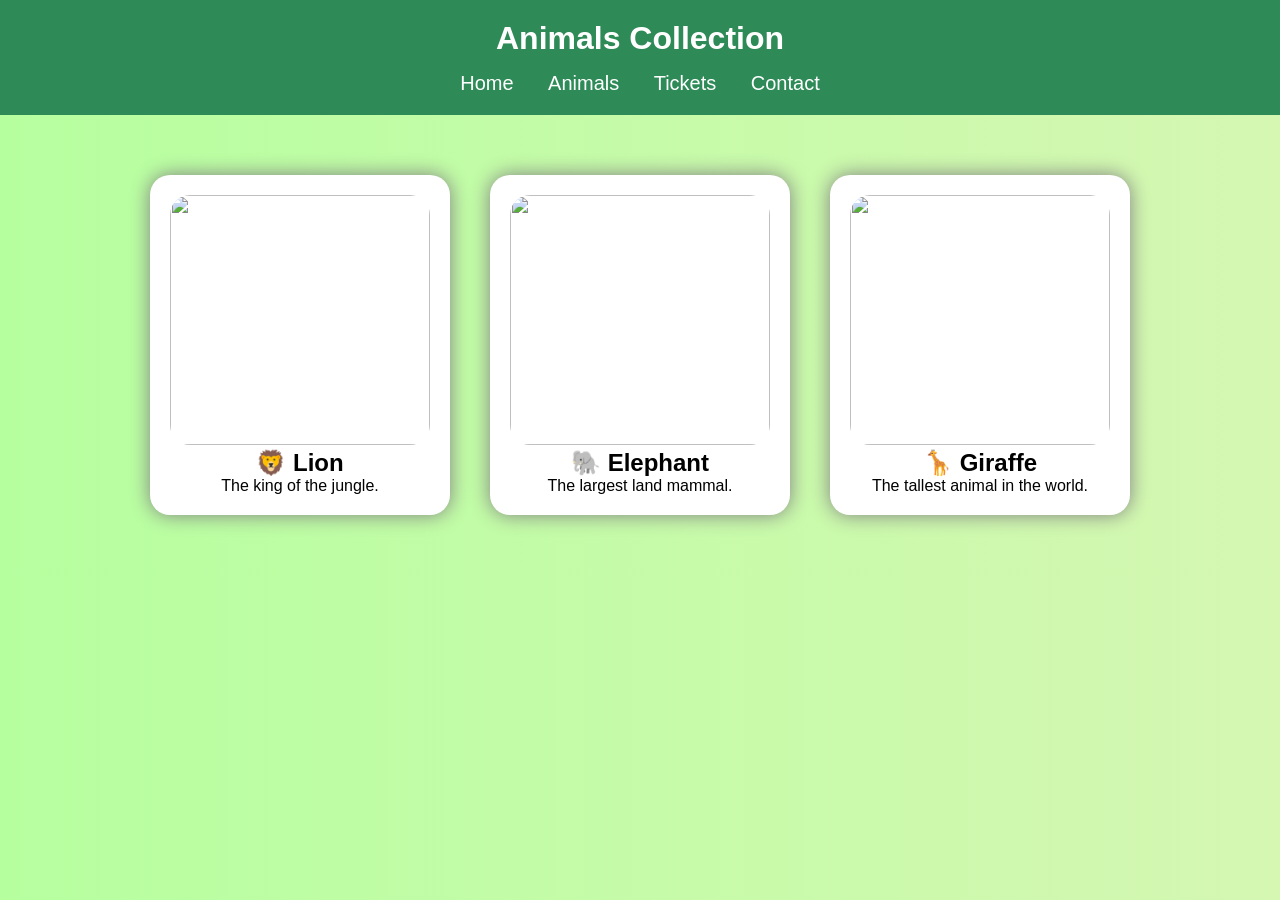
==== animals.html @ c59a1a8f "Update animals.html" ====
<!DOCTYPE html>
<html>
<head>
<meta charset="UTF-8">
<title>Animals - desvita Zoo</title>
<link rel="stylesheet" href="style.css">
</head>
<body>

<header>
<h1>Animals Collection</h1>

<nav>
<a href="index.html">Home</a>
<a href="animals.html">Animals</a>
<a href="ticket.html">Tickets</a>
<a href="contact.html">Contact</a>
</nav>

</header>

<div class="container">

<div class="card">
<img src="images/lion.jpeg">
<h2>🦁 Lion</h2>
<p>The king of the jungle.</p>
</div>

<div class="card">
<img src="images/elephant.jpeg">
<h2>🐘 Elephant</h2>
<p>The largest land mammal.</p>
</div>

<div class="card">
<img src="images/giraffe.jpeg">
<h2>🦒 Giraffe</h2>
<p>The tallest animal in the world.</p>
</div>

</div>

</body>
</html>
---- style.css ----
*{
margin:0;
padding:0;
box-sizing:border-box;
font-family:Arial;
}

body{
background:linear-gradient(to right,#b6ff9f,#d5f7b2);
overflow-x:hidden;
}

header{
background:#2e8b57;
padding:20px;
text-align:center;
}

header h1{
color:white;
margin-bottom:15px;
animation:judul 2s infinite alternate;
}

@keyframes judul{
from{
transform:scale(1);
}
to{
transform:scale(1.1);
}
}

nav a{
color:white;
text-decoration:none;
margin:15px;
font-size:20px;
}

.hero{
display:flex;
align-items:center;
justify-content:center;
padding:60px;
}

.hero-img{
width:500px;
border-radius:20px;
animation:zoom 3s infinite alternate;
}

@keyframes zoom{
from{
transform:scale(1);
}
to{
transform:scale(1.05);
}
}

.hero-text{
margin-left:40px;
}

.hero-text h2{
font-size:50px;
color:#006400;
}

.hero-text p{
font-size:25px;
margin-top:20px;
}

button{
margin-top:30px;
padding:15px 35px;
font-size:20px;
background:#ff9800;
border:none;
border-radius:20px;
cursor:pointer;
transition:.5s;
}

button:hover{
transform:scale(1.1);
background:red;
color:white;
}

.container{
display:flex;
justify-content:center;
gap:40px;
padding:60px;
flex-wrap:wrap;
}

.card{
width:300px;
background:white;
border-radius:20px;
padding:20px;
text-align:center;
box-shadow:0 0 20px gray;
transition:.5s;
animation:muncul 2s;
}

.card:hover{
transform:translateY(-15px);
}

.card img{
width:100%;
height:250px;
border-radius:20px;
}

@keyframes muncul{
from{
opacity:0;
transform:translateY(100px);
}

to{
opacity:1;
transform:translateY(0);
}
}

.ticket-box{
width:400px;
margin:100px auto;
background:white;
padding:40px;
text-align:center;
border-radius:20px;
box-shadow:0 0 20px gray;
}

.contact-box{
width:500px;
margin:100px auto;
background:white;
padding:30px;
border-radius:20px;
box-shadow:0 0 20px gray;
}

input,textarea{
width:100%;
padding:15px;
margin-top:20px;
border-radius:15px;
border:1px solid gray;
}

textarea{
height:150px;
}

.bubble{
position:fixed;
bottom:-100px;
width:30px;
height:30px;
background:white;
opacity:0.4;
border-radius:50%;
animation:bubble 10s infinite;
}

.bubble:nth-child(1){
left:10%;
}

.bubble:nth-child(2){
left:30%;
animation-duration:8s;
}

.bubble:nth-child(3){
left:50%;
animation-duration:12s;
}

.bubble:nth-child(4){
left:70%;
animation-duration:9s;
}

.bubble:nth-child(5){
left:90%;
animation-duration:11s;
}

@keyframes bubble{
0%{
transform:translateY(0);
}
100%{
transform:translateY(-1000px);
}
}
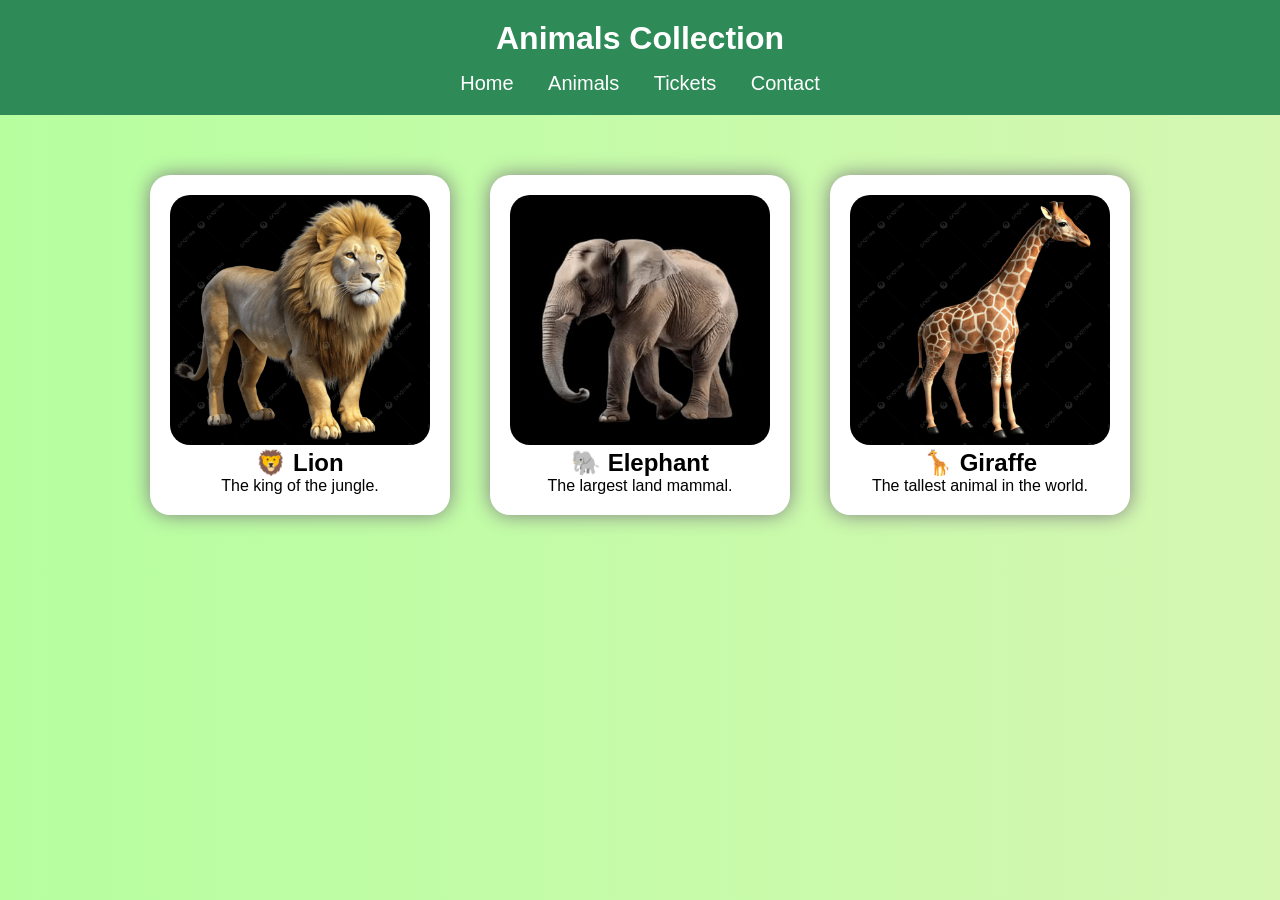
==== commit e65b525b: "Update animals.html" ====
--- a/animals.html
+++ b/animals.html
@@ -22,19 +22,19 @@
 <div class="container">
 
 <div class="card">
-<img src="images/lion.jpeg">
+<img src="lion.jpeg">
 <h2>🦁 Lion</h2>
 <p>The king of the jungle.</p>
 </div>
 
 <div class="card">
-<img src="images/elephant.jpeg">
+<img src="elephant.jpeg">
 <h2>🐘 Elephant</h2>
 <p>The largest land mammal.</p>
 </div>
 
 <div class="card">
-<img src="images/giraffe.jpeg">
+<img src="giraffe.jpeg">
 <h2>🦒 Giraffe</h2>
 <p>The tallest animal in the world.</p>
 </div>
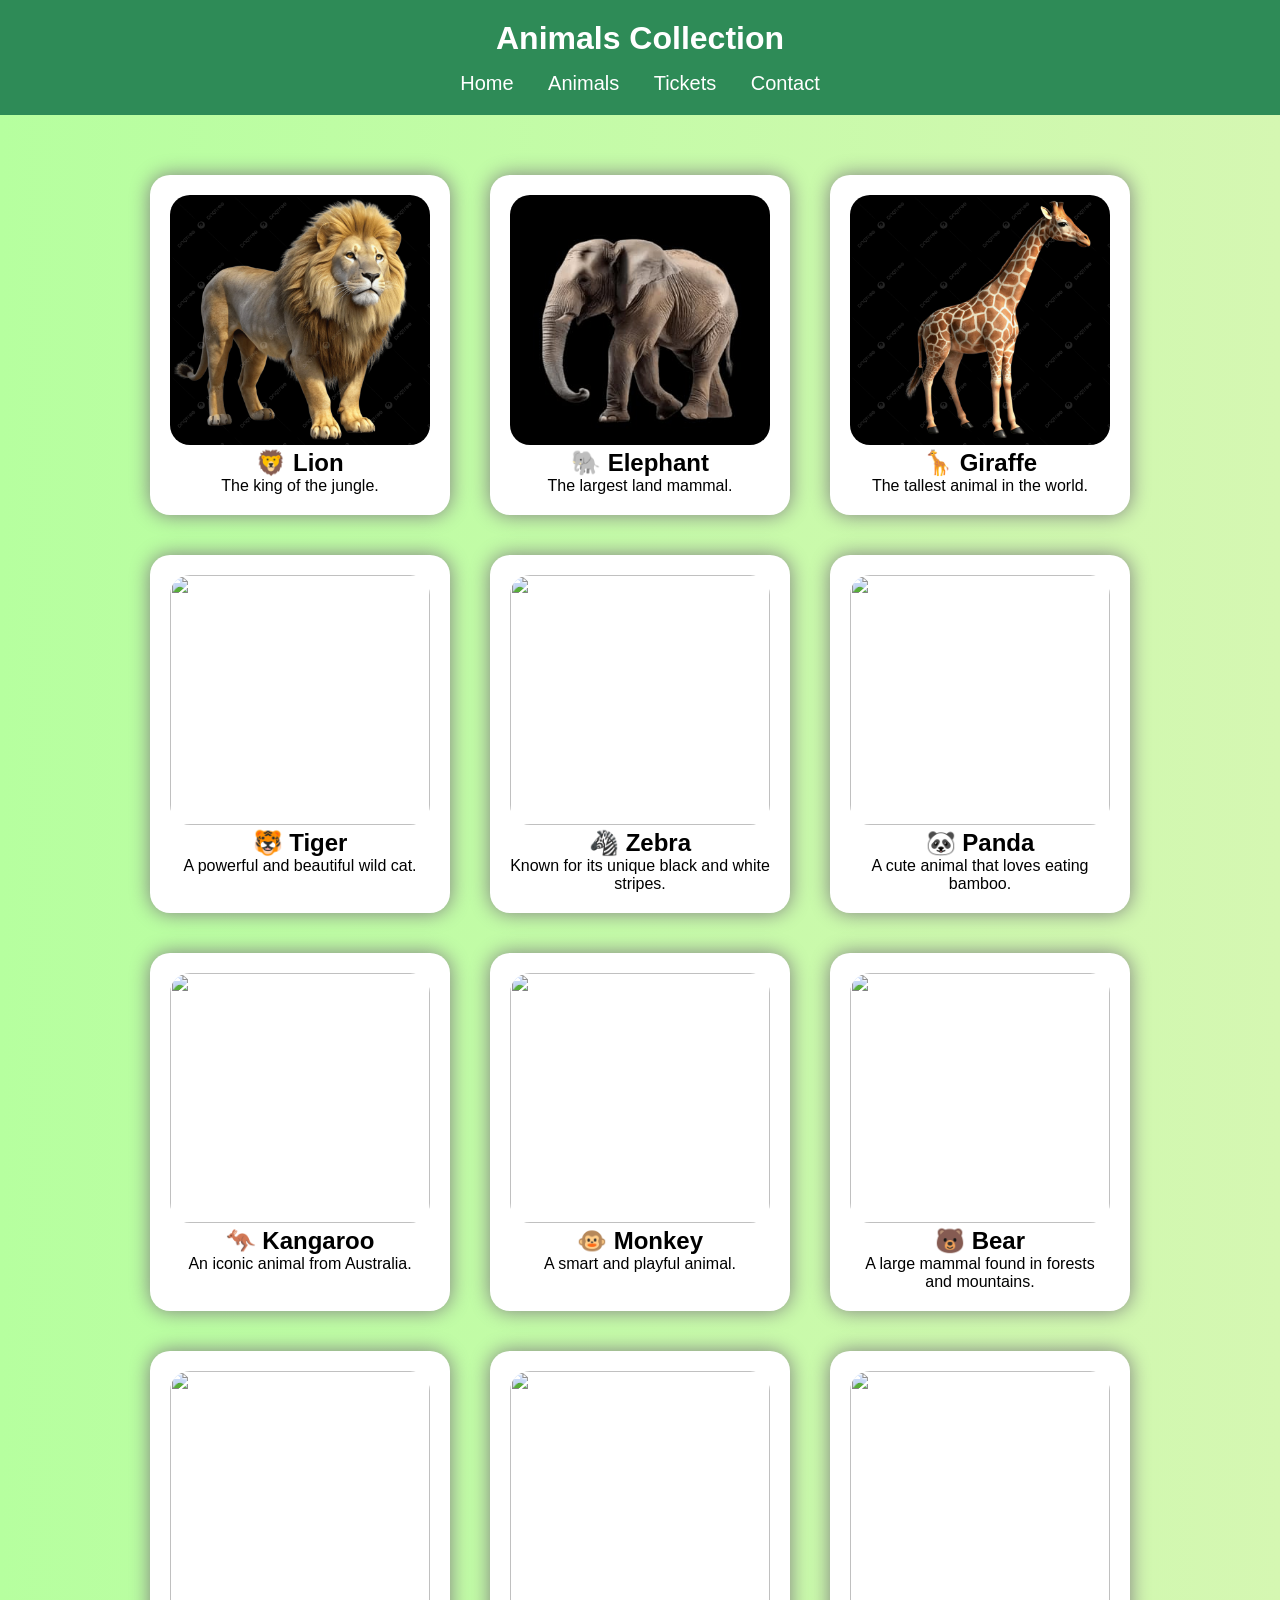
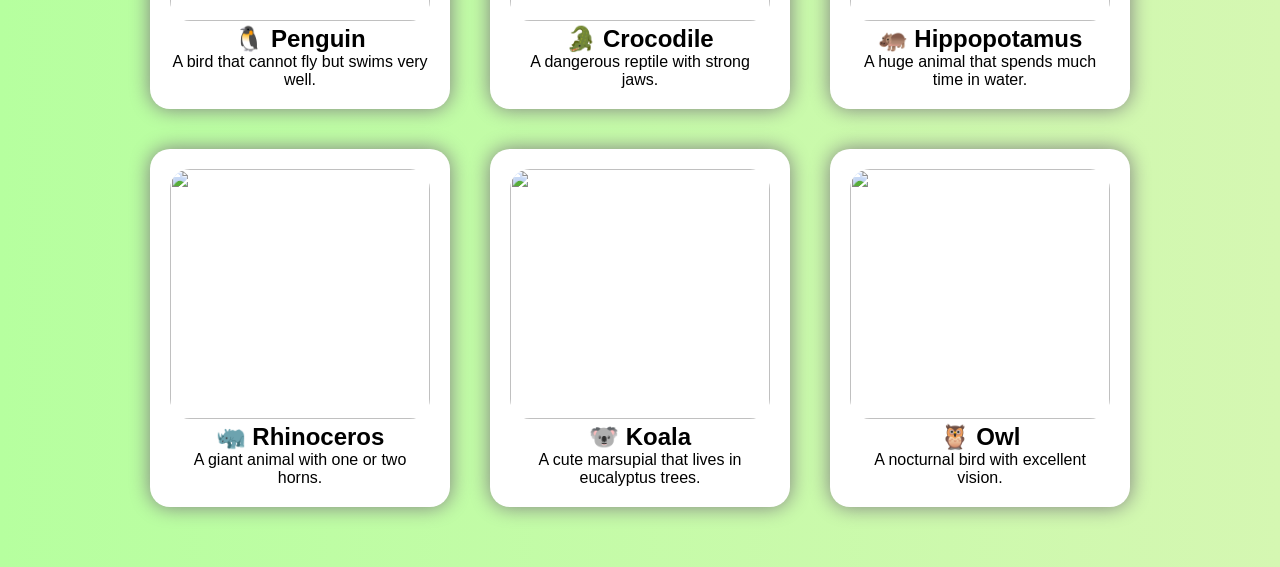
==== commit c024b466: "Update animals.html" ====
--- a/animals.html
+++ b/animals.html
@@ -39,6 +39,78 @@
 <p>The tallest animal in the world.</p>
 </div>
 
+<div class="card">
+<img src="tiger.jpg">
+<h2>🐯 Tiger</h2>
+<p>A powerful and beautiful wild cat.</p>
+</div>
+
+<div class="card">
+<img src="zebra.jpg">
+<h2>🦓 Zebra</h2>
+<p>Known for its unique black and white stripes.</p>
+</div>
+
+<div class="card">
+<img src="panda.jpg">
+<h2>🐼 Panda</h2>
+<p>A cute animal that loves eating bamboo.</p>
+</div>
+
+<div class="card">
+<img src="kangaroo.jpg">
+<h2>🦘 Kangaroo</h2>
+<p>An iconic animal from Australia.</p>
+</div>
+
+<div class="card">
+<img src="monkey.jpg">
+<h2>🐵 Monkey</h2>
+<p>A smart and playful animal.</p>
+</div>
+
+<div class="card">
+<img src="bear.jpg">
+<h2>🐻 Bear</h2>
+<p>A large mammal found in forests and mountains.</p>
+</div>
+
+<div class="card">
+<img src="penguin.jpg">
+<h2>🐧 Penguin</h2>
+<p>A bird that cannot fly but swims very well.</p>
+</div>
+
+<div class="card">
+<img src="crocodile.jpg">
+<h2>🐊 Crocodile</h2>
+<p>A dangerous reptile with strong jaws.</p>
+</div>
+
+<div class="card">
+<img src="hippo.jpg">
+<h2>🦛 Hippopotamus</h2>
+<p>A huge animal that spends much time in water.</p>
+</div>
+
+<div class="card">
+<img src="rhino.jpg">
+<h2>🦏 Rhinoceros</h2>
+<p>A giant animal with one or two horns.</p>
+</div>
+
+<div class="card">
+<img src="koala.jpg">
+<h2>🐨 Koala</h2>
+<p>A cute marsupial that lives in eucalyptus trees.</p>
+</div>
+
+<div class="card">
+<img src="owl.jpg">
+<h2>🦉 Owl</h2>
+<p>A nocturnal bird with excellent vision.</p>
+</div>
+  
 </div>
 
 </body>
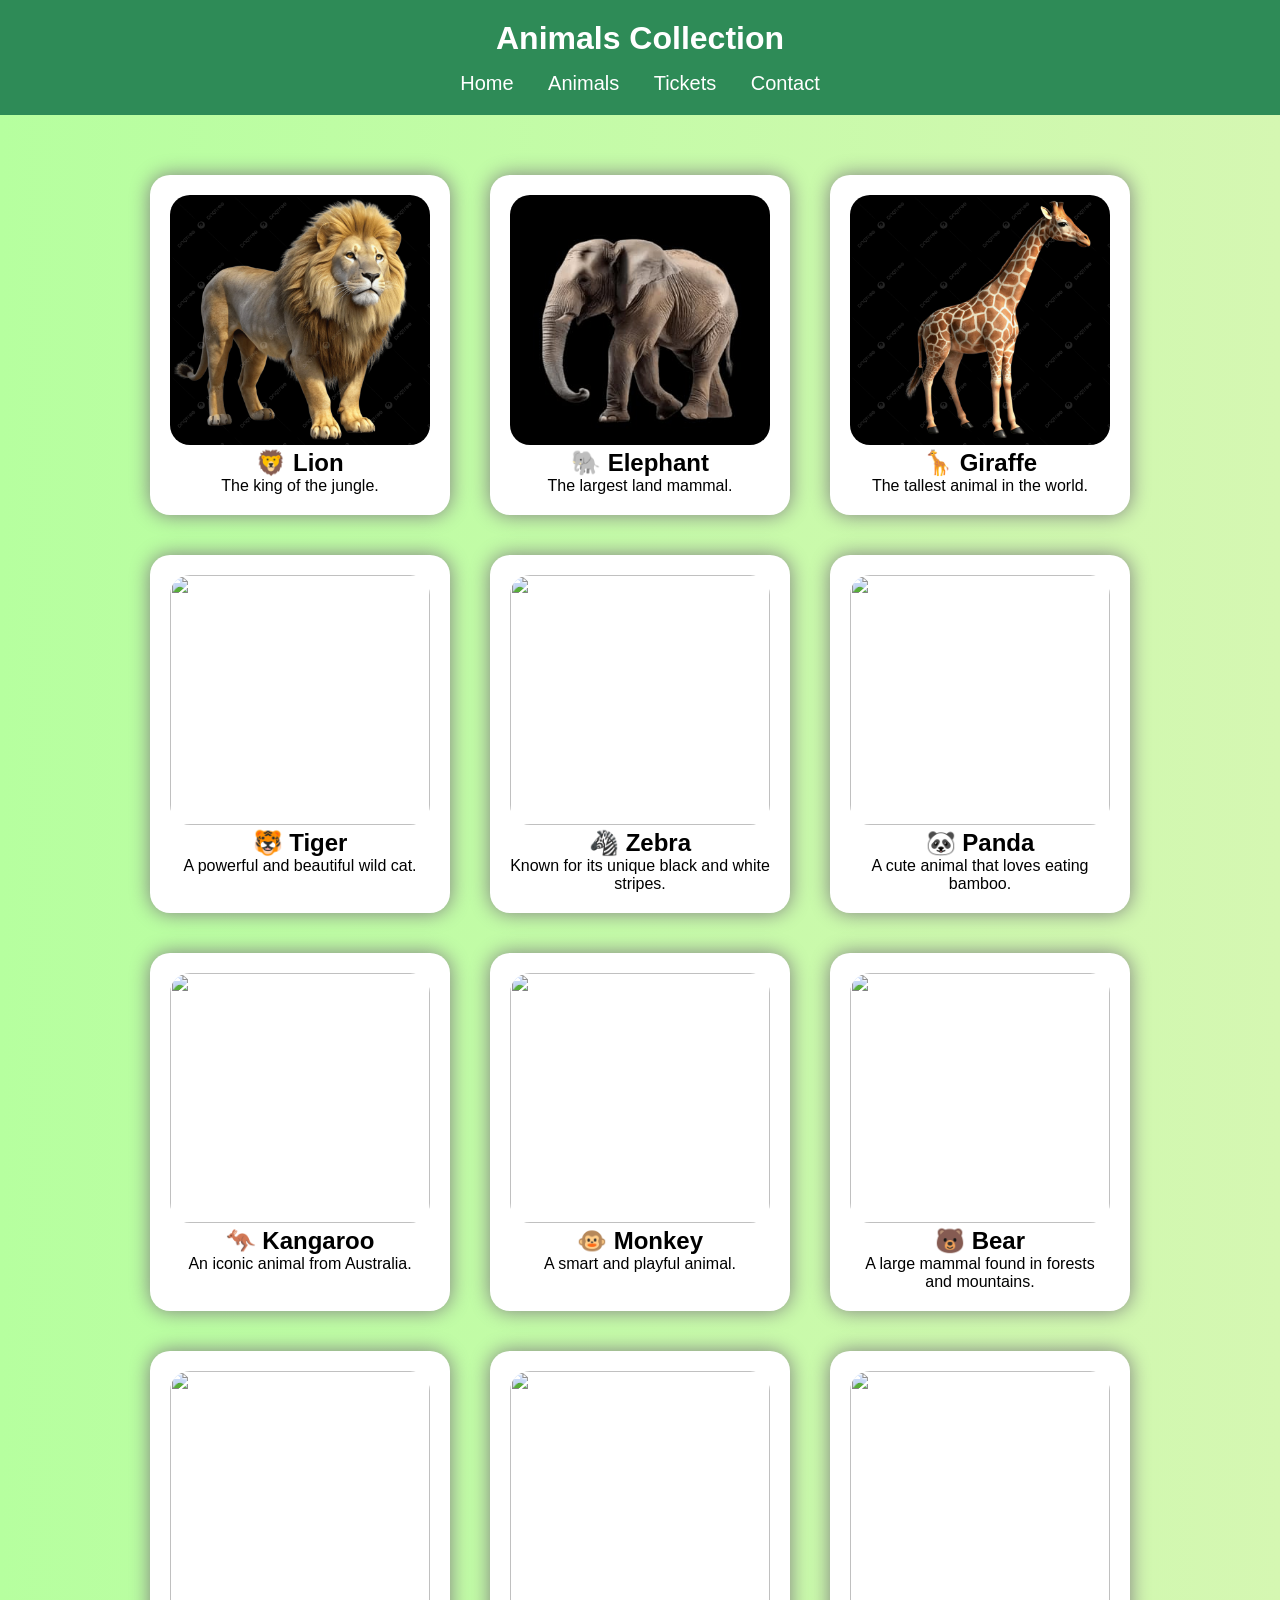
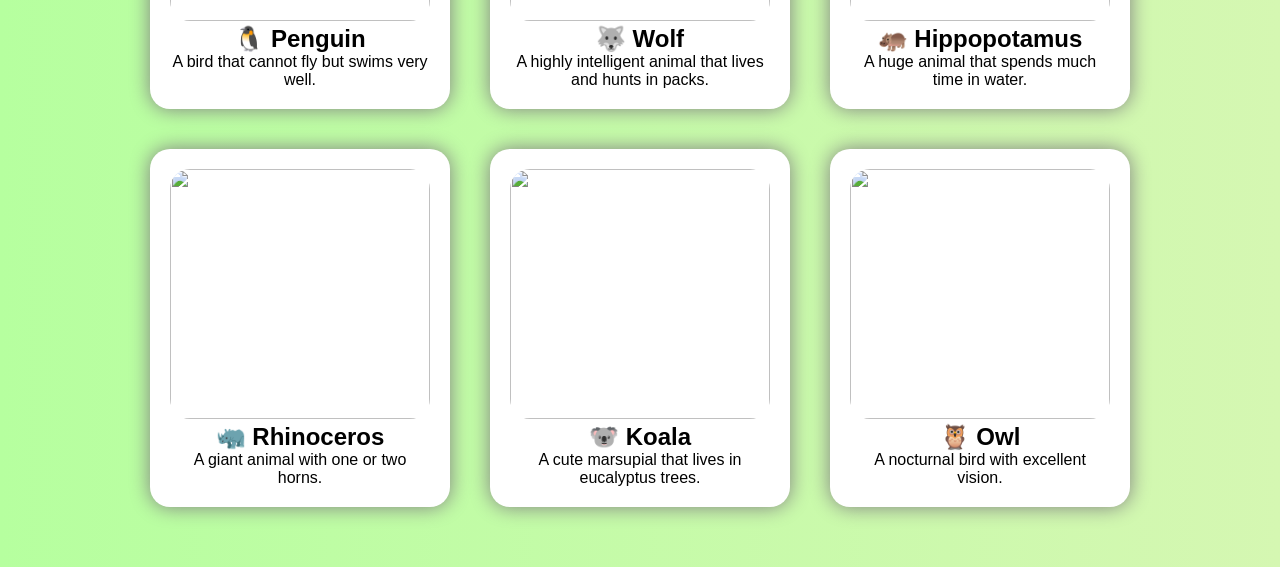
==== commit 76922e96: "Update animals.html" ====
--- a/animals.html
+++ b/animals.html
@@ -82,9 +82,9 @@
 </div>
 
 <div class="card">
-<img src="crocodile.jpg">
-<h2>🐊 Crocodile</h2>
-<p>A dangerous reptile with strong jaws.</p>
+<img src="wolf.jpg">
+<h2>🐺 Wolf</h2>
+<p>A highly intelligent animal that lives and hunts in packs.</p>
 </div>
 
 <div class="card">
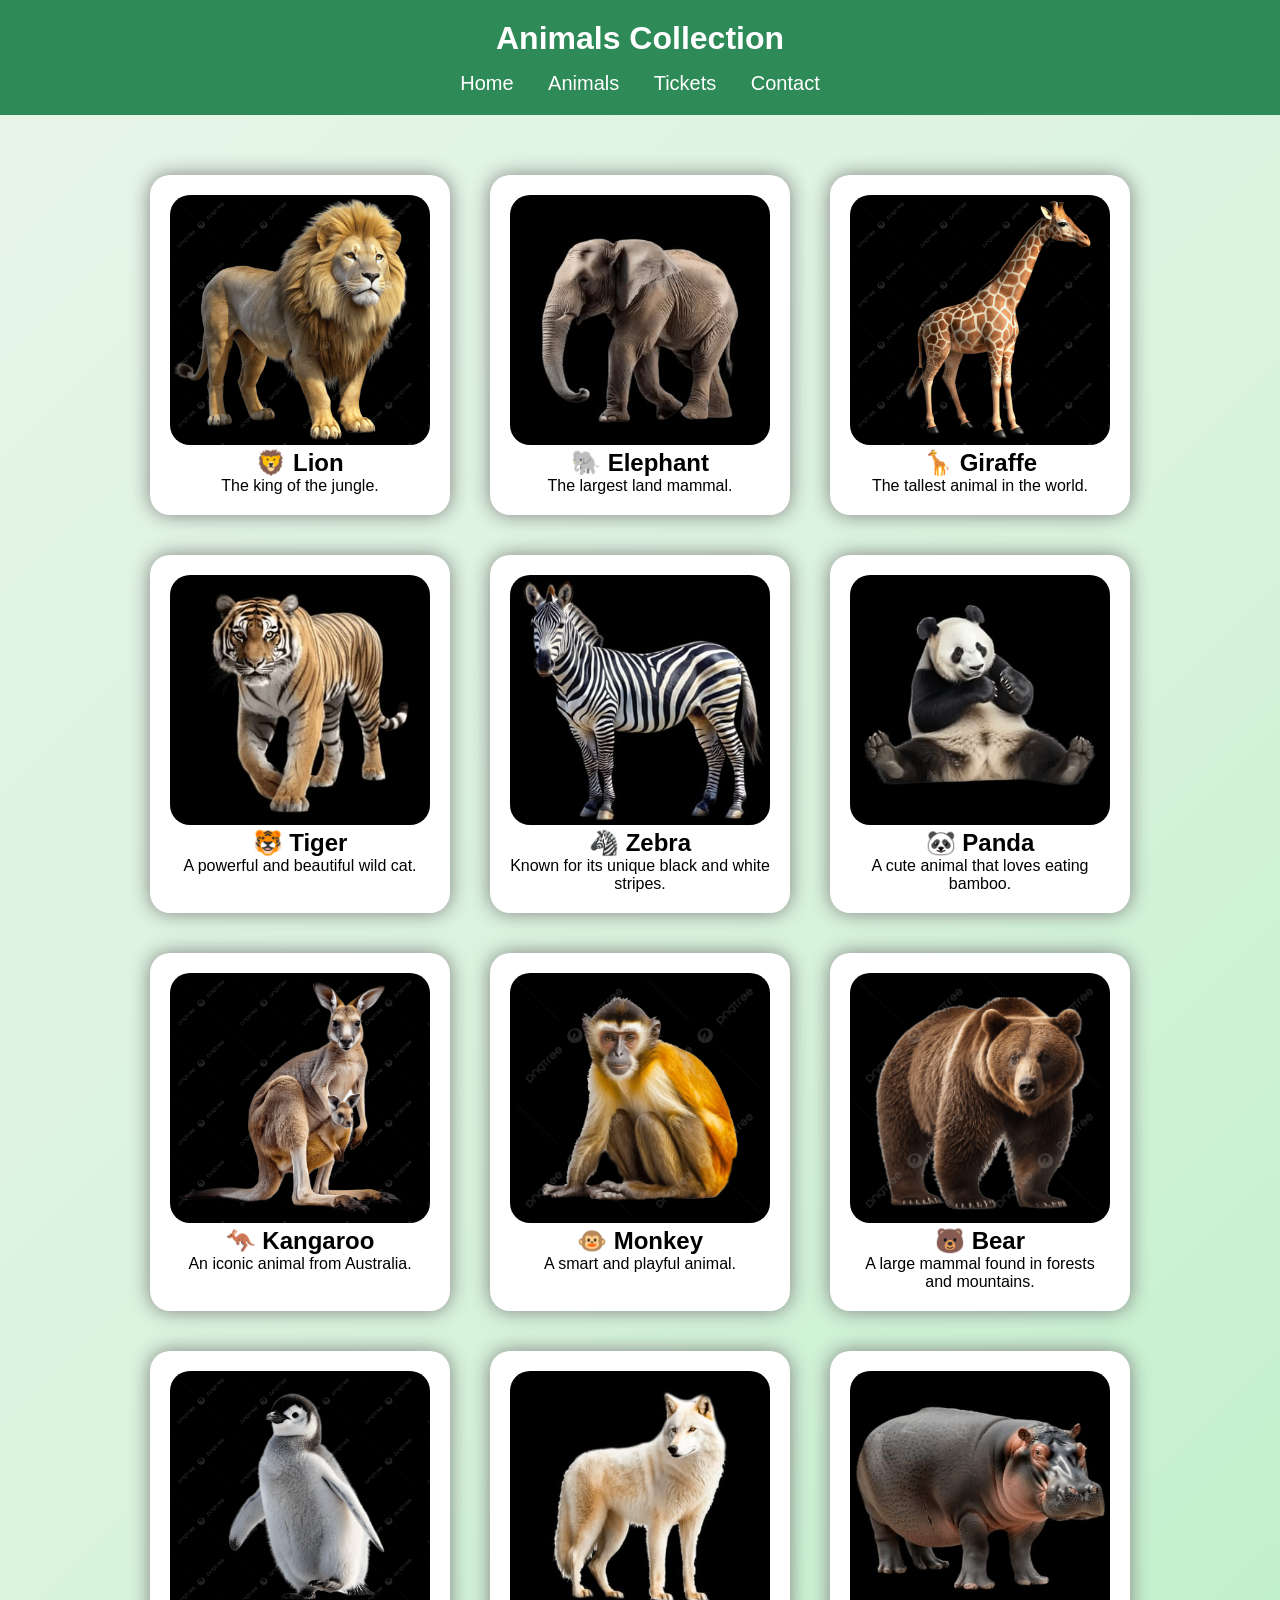
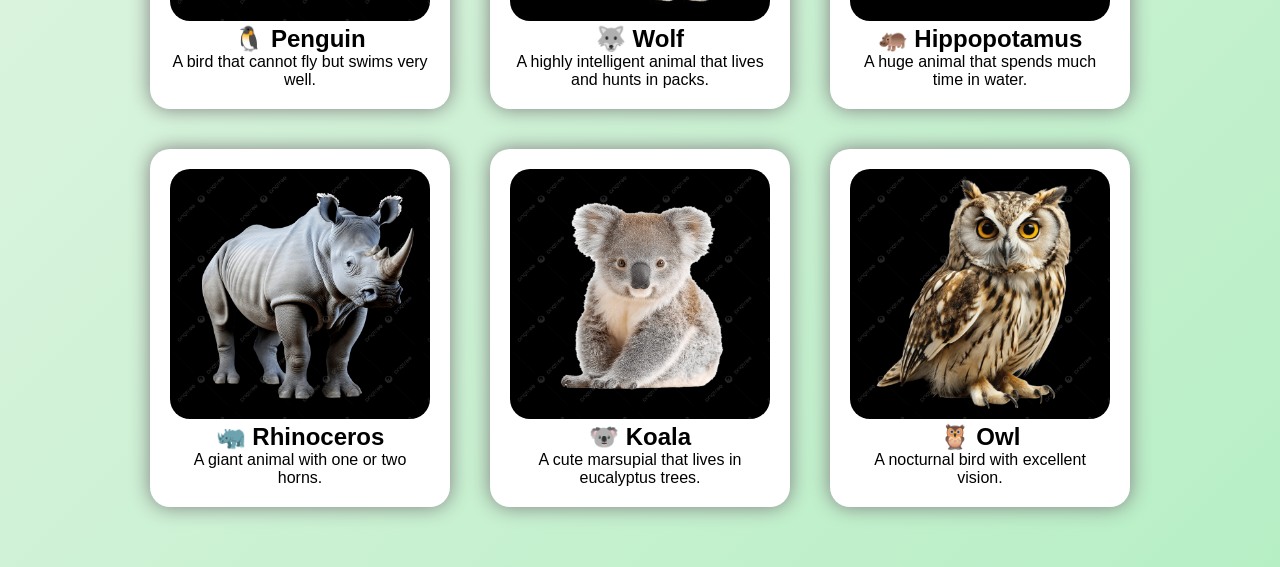
==== commit 4a788201: "Update animals.html" ====
--- a/animals.html
+++ b/animals.html
@@ -40,73 +40,73 @@
 </div>
 
 <div class="card">
-<img src="tiger.jpg">
+<img src="tiger.jpeg">
 <h2>🐯 Tiger</h2>
 <p>A powerful and beautiful wild cat.</p>
 </div>
 
 <div class="card">
-<img src="zebra.jpg">
+<img src="zebra.jpeg">
 <h2>🦓 Zebra</h2>
 <p>Known for its unique black and white stripes.</p>
 </div>
 
 <div class="card">
-<img src="panda.jpg">
+<img src="panda.jpeg">
 <h2>🐼 Panda</h2>
 <p>A cute animal that loves eating bamboo.</p>
 </div>
 
 <div class="card">
-<img src="kangaroo.jpg">
+<img src="kangaroo.jpeg">
 <h2>🦘 Kangaroo</h2>
 <p>An iconic animal from Australia.</p>
 </div>
 
 <div class="card">
-<img src="monkey.jpg">
+<img src="monkey.jpeg">
 <h2>🐵 Monkey</h2>
 <p>A smart and playful animal.</p>
 </div>
 
 <div class="card">
-<img src="bear.jpg">
+<img src="bear.jpeg">
 <h2>🐻 Bear</h2>
 <p>A large mammal found in forests and mountains.</p>
 </div>
 
 <div class="card">
-<img src="penguin.jpg">
+<img src="penguin.jpeg">
 <h2>🐧 Penguin</h2>
 <p>A bird that cannot fly but swims very well.</p>
 </div>
 
 <div class="card">
-<img src="wolf.jpg">
+<img src="wolf.jpeg">
 <h2>🐺 Wolf</h2>
 <p>A highly intelligent animal that lives and hunts in packs.</p>
 </div>
 
 <div class="card">
-<img src="hippo.jpg">
+<img src="hippopotamus.jpeg">
 <h2>🦛 Hippopotamus</h2>
 <p>A huge animal that spends much time in water.</p>
 </div>
 
 <div class="card">
-<img src="rhino.jpg">
+<img src="Rhinoceros.jpeg">
 <h2>🦏 Rhinoceros</h2>
 <p>A giant animal with one or two horns.</p>
 </div>
 
 <div class="card">
-<img src="koala.jpg">
+<img src="Koala.jpeg">
 <h2>🐨 Koala</h2>
 <p>A cute marsupial that lives in eucalyptus trees.</p>
 </div>
 
 <div class="card">
-<img src="owl.jpg">
+<img src="owl.jpeg">
 <h2>🦉 Owl</h2>
 <p>A nocturnal bird with excellent vision.</p>
 </div>
--- a/style.css
+++ b/style.css
@@ -6,7 +6,7 @@
 }
 
 body{
-background:linear-gradient(to right,#b6ff9f,#d5f7b2);
+background:linear-gradient(135deg,#E8F5E9,#D8F3DC,#B7EFC5)!important;
 overflow-x:hidden;
 }
 
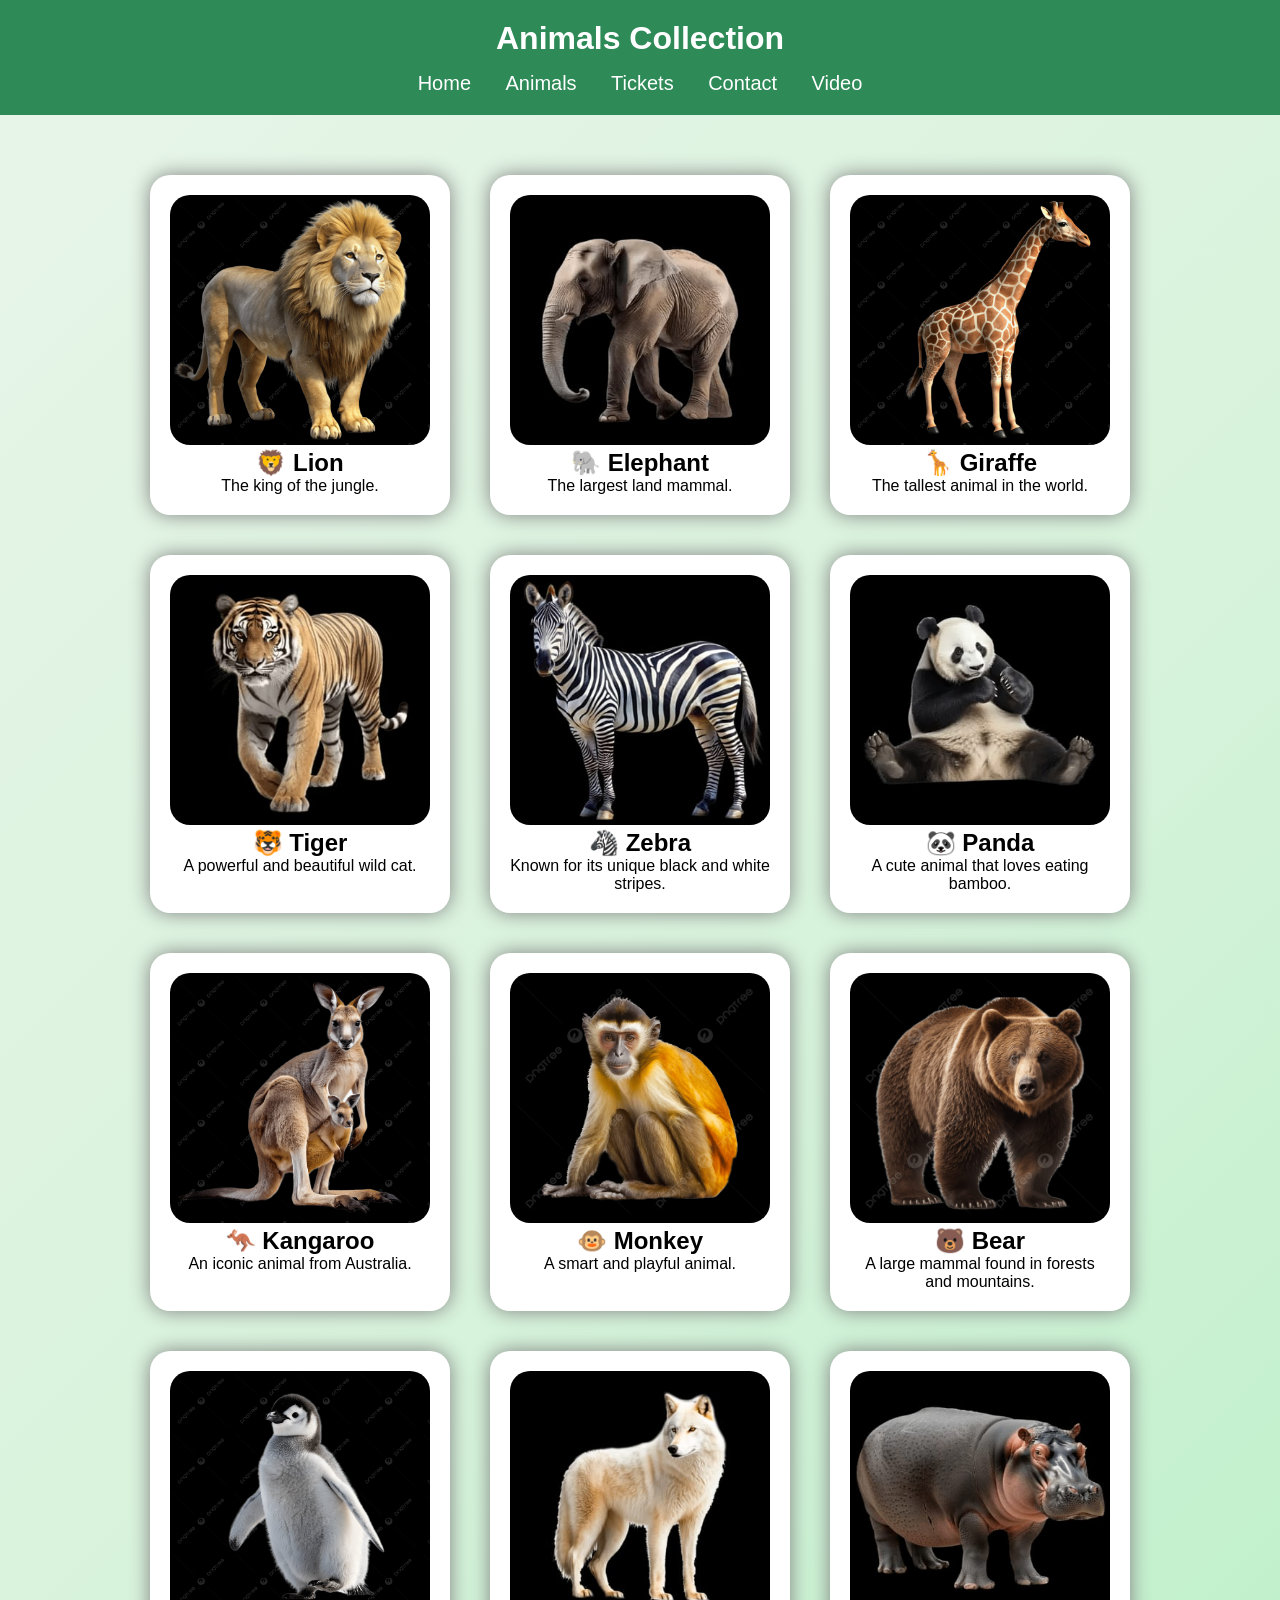
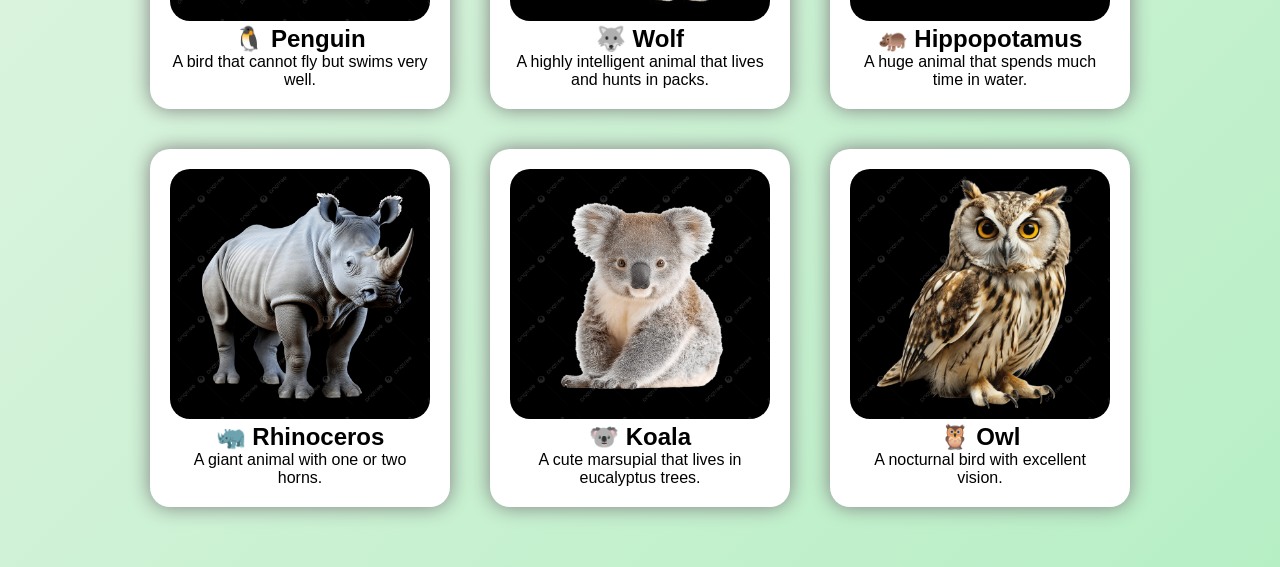
==== commit 98af4a97: "Update animals.html" ====
--- a/animals.html
+++ b/animals.html
@@ -7,6 +7,10 @@
 </head>
 <body>
 
+<audio autoplay loop>
+    <source src="zoo-music.mpeg" type="audio/mpeg">
+</audio>
+  
 <header>
 <h1>Animals Collection</h1>
 
@@ -15,6 +19,7 @@
 <a href="animals.html">Animals</a>
 <a href="ticket.html">Tickets</a>
 <a href="contact.html">Contact</a>
+<a href="video.html">Video</a>
 </nav>
 
 </header>
